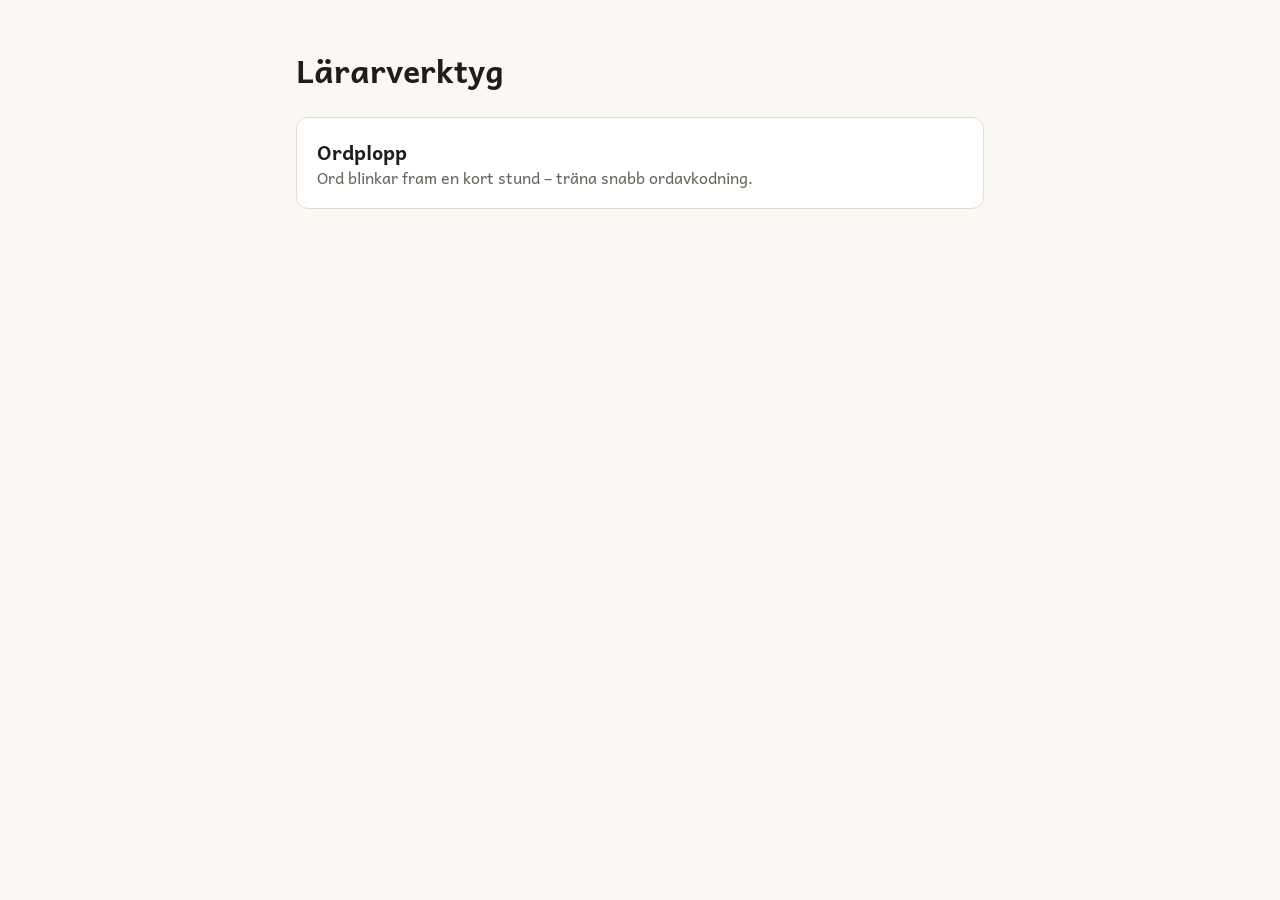
==== index.html @ 6b3e2766 "Add Ordplopp and tools landing page Co-Authored-By: Claude Opus 5.5 <noreply@anthropic.com>" ====
<!doctype html>
<html lang="sv">
<head>
  <meta charset="utf-8">
  <meta name="viewport" content="width=device-width, initial-scale=1">
  <title>Lärarverktyg</title>
  <link rel="preconnect" href="https://fonts.googleapis.com">
  <link rel="preconnect" href="https://fonts.gstatic.com" crossorigin>
  <link href="https://fonts.googleapis.com/css2?family=Andika:wght@400;700&display=swap" rel="stylesheet">
  <link rel="stylesheet" href="shared/theme.css">
  <style>
    main { max-width: 720px; margin: 0 auto; padding: 48px 16px; }
    h1 { font-size: 2rem; margin: 0 0 24px; }
    ul { list-style: none; margin: 0; padding: 0; display: grid; gap: 12px; }
    a.tool {
      display: block;
      padding: 20px;
      background: var(--surface);
      border: 1px solid var(--border);
      border-radius: var(--radius);
      color: inherit;
      text-decoration: none;
    }
    a.tool:hover { border-color: var(--accent); }
    a.tool strong { display: block; font-size: 1.25rem; }
    a.tool span { color: var(--muted); }
  </style>
</head>
<body>
  <main>
    <h1>Lärarverktyg</h1>
    <ul>
      <li>
        <a class="tool" href="ordplopp/">
          <strong>Ordplopp</strong>
          <span>Ord blinkar fram en kort stund – träna snabb ordavkodning.</span>
        </a>
      </li>
    </ul>
  </main>
</body>
</html>
---- shared/theme.css ----
:root {
  --bg: #fbf8f3;
  --surface: #ffffff;
  --surface-2: #f2ede4;
  --text: #1f1d1a;
  --muted: #6b655c;
  --border: #e3dccf;
  --accent: #2f6fd6;
  --accent-text: #ffffff;
  --radius: 12px;
  --font: "Andika", system-ui, -apple-system, "Segoe UI", sans-serif;
  color-scheme: light;
}

@media (prefers-color-scheme: dark) {
  :root {
    --bg: #17161a;
    --surface: #222127;
    --surface-2: #2c2a32;
    --text: #f3f1ec;
    --muted: #a39e95;
    --border: #3a3842;
    --accent: #6c9ef0;
    --accent-text: #0e1420;
    color-scheme: dark;
  }
}

* { box-sizing: border-box; }

html, body { margin: 0; height: 100%; }

body {
  background: var(--bg);
  color: var(--text);
  font-family: var(--font);
  font-size: 16px;
  line-height: 1.4;
}

button {
  font: inherit;
  color: inherit;
  cursor: pointer;
}

:focus-visible {
  outline: 3px solid var(--accent);
  outline-offset: 2px;
}
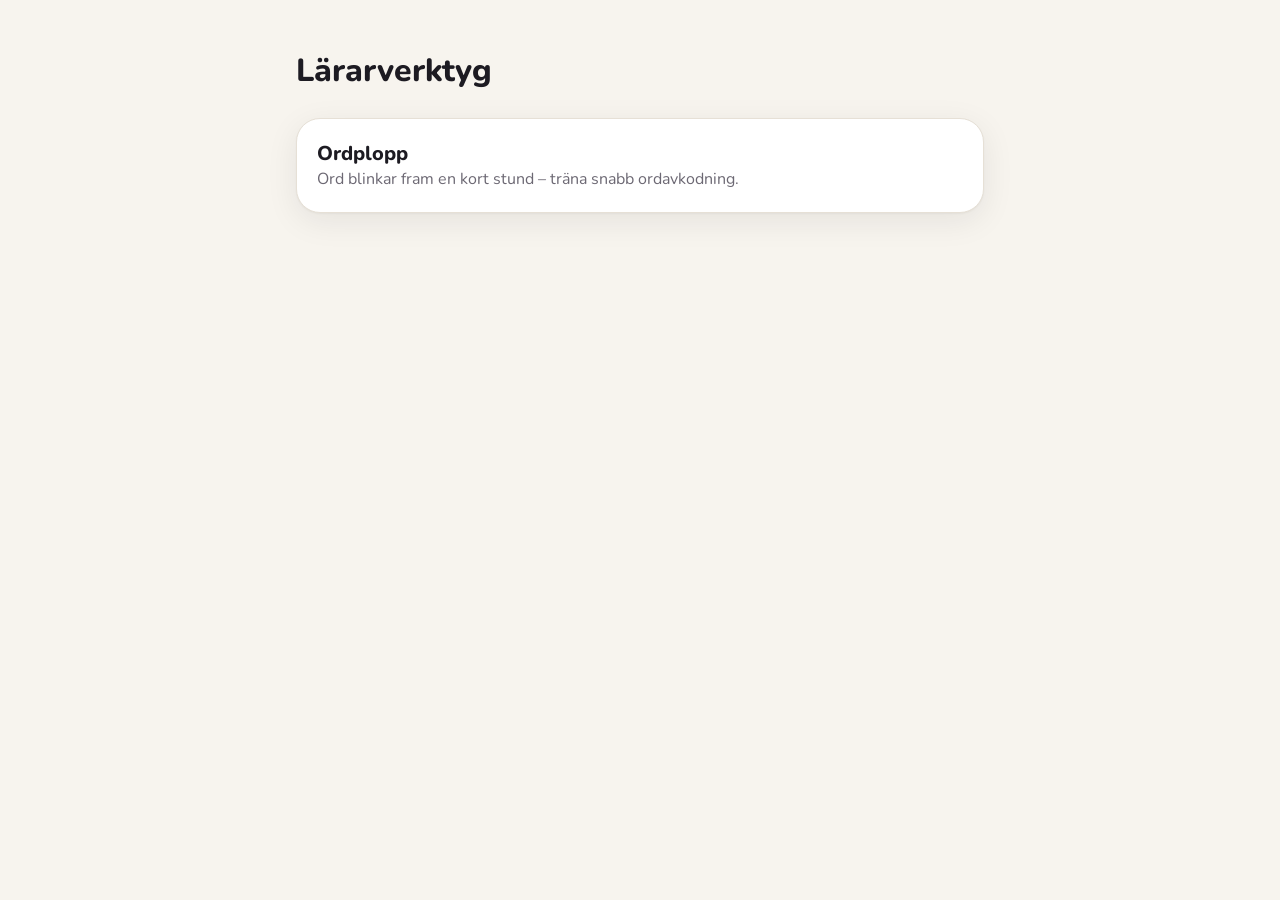
==== commit 22814c2d: "Redesign Ordplopp and revise word list Setup card with tempo presets and sliders, distraction-free s" ====
--- a/index.html
+++ b/index.html
@@ -6,23 +6,25 @@
   <title>Lärarverktyg</title>
   <link rel="preconnect" href="https://fonts.googleapis.com">
   <link rel="preconnect" href="https://fonts.gstatic.com" crossorigin>
-  <link href="https://fonts.googleapis.com/css2?family=Andika:wght@400;700&display=swap" rel="stylesheet">
+  <link href="https://fonts.googleapis.com/css2?family=Andika:wght@400;700&family=Nunito:wght@400;600;700;800&display=swap" rel="stylesheet">
   <link rel="stylesheet" href="shared/theme.css">
   <style>
     main { max-width: 720px; margin: 0 auto; padding: 48px 16px; }
-    h1 { font-size: 2rem; margin: 0 0 24px; }
+    h1 { font-size: 2rem; font-weight: 800; margin: 0 0 24px; }
     ul { list-style: none; margin: 0; padding: 0; display: grid; gap: 12px; }
     a.tool {
       display: block;
       padding: 20px;
       background: var(--surface);
       border: 1px solid var(--border);
-      border-radius: var(--radius);
+      border-radius: var(--radius-lg);
+      box-shadow: var(--shadow);
       color: inherit;
       text-decoration: none;
+      transition: border-color 0.15s, transform 0.15s;
     }
-    a.tool:hover { border-color: var(--accent); }
-    a.tool strong { display: block; font-size: 1.25rem; }
+    a.tool:hover { border-color: var(--accent); transform: translateY(-2px); }
+    a.tool strong { display: block; font-size: 1.25rem; font-weight: 800; }
     a.tool span { color: var(--muted); }
   </style>
 </head>
--- a/shared/theme.css
+++ b/shared/theme.css
@@ -1,27 +1,39 @@
 :root {
-  --bg: #fbf8f3;
+  --bg: #f7f4ee;
   --surface: #ffffff;
-  --surface-2: #f2ede4;
-  --text: #1f1d1a;
-  --muted: #6b655c;
-  --border: #e3dccf;
-  --accent: #2f6fd6;
+  --surface-2: #f0ece4;
+  --surface-3: #e6e0d5;
+  --raised: #ffffff;
+  --text: #1d1b22;
+  --muted: #6c6873;
+  --border: #e6e0d6;
+  --accent: #5b4cf0;
+  --accent-hover: #4b3ce0;
+  --accent-soft: #eceaff;
   --accent-text: #ffffff;
-  --radius: 12px;
-  --font: "Andika", system-ui, -apple-system, "Segoe UI", sans-serif;
+  --shadow: 0 1px 2px rgba(29, 27, 34, 0.04), 0 8px 32px rgba(29, 27, 34, 0.08);
+  --radius: 14px;
+  --radius-lg: 24px;
+  --font: "Nunito", system-ui, -apple-system, "Segoe UI", sans-serif;
+  --font-read: "Andika", "Nunito", system-ui, sans-serif;
   color-scheme: light;
 }
 
 @media (prefers-color-scheme: dark) {
-  :root {
-    --bg: #17161a;
-    --surface: #222127;
-    --surface-2: #2c2a32;
-    --text: #f3f1ec;
-    --muted: #a39e95;
-    --border: #3a3842;
-    --accent: #6c9ef0;
-    --accent-text: #0e1420;
+  :root:not([data-theme="light"]) {
+    --bg: #141317;
+    --surface: #1e1d23;
+    --surface-2: #28272e;
+    --surface-3: #34323b;
+    --raised: #3d3b45;
+    --text: #f4f2ee;
+    --muted: #a19ca8;
+    --border: #2f2d35;
+    --accent: #9d93ff;
+    --accent-hover: #b0a8ff;
+    --accent-soft: #2b2845;
+    --accent-text: #14112b;
+    --shadow: 0 1px 2px rgba(0, 0, 0, 0.3), 0 8px 32px rgba(0, 0, 0, 0.35);
     color-scheme: dark;
   }
 }
@@ -35,16 +47,30 @@
   color: var(--text);
   font-family: var(--font);
   font-size: 16px;
-  line-height: 1.4;
+  line-height: 1.45;
+  -webkit-font-smoothing: antialiased;
 }
 
 button {
   font: inherit;
   color: inherit;
   cursor: pointer;
+  -webkit-tap-highlight-color: transparent;
 }
 
 :focus-visible {
   outline: 3px solid var(--accent);
   outline-offset: 2px;
 }
+
+.logo {
+  display: inline-flex;
+  align-items: center;
+  gap: 10px;
+  font-weight: 800;
+  letter-spacing: -0.01em;
+  color: inherit;
+  text-decoration: none;
+}
+
+.logo svg { flex: none; }
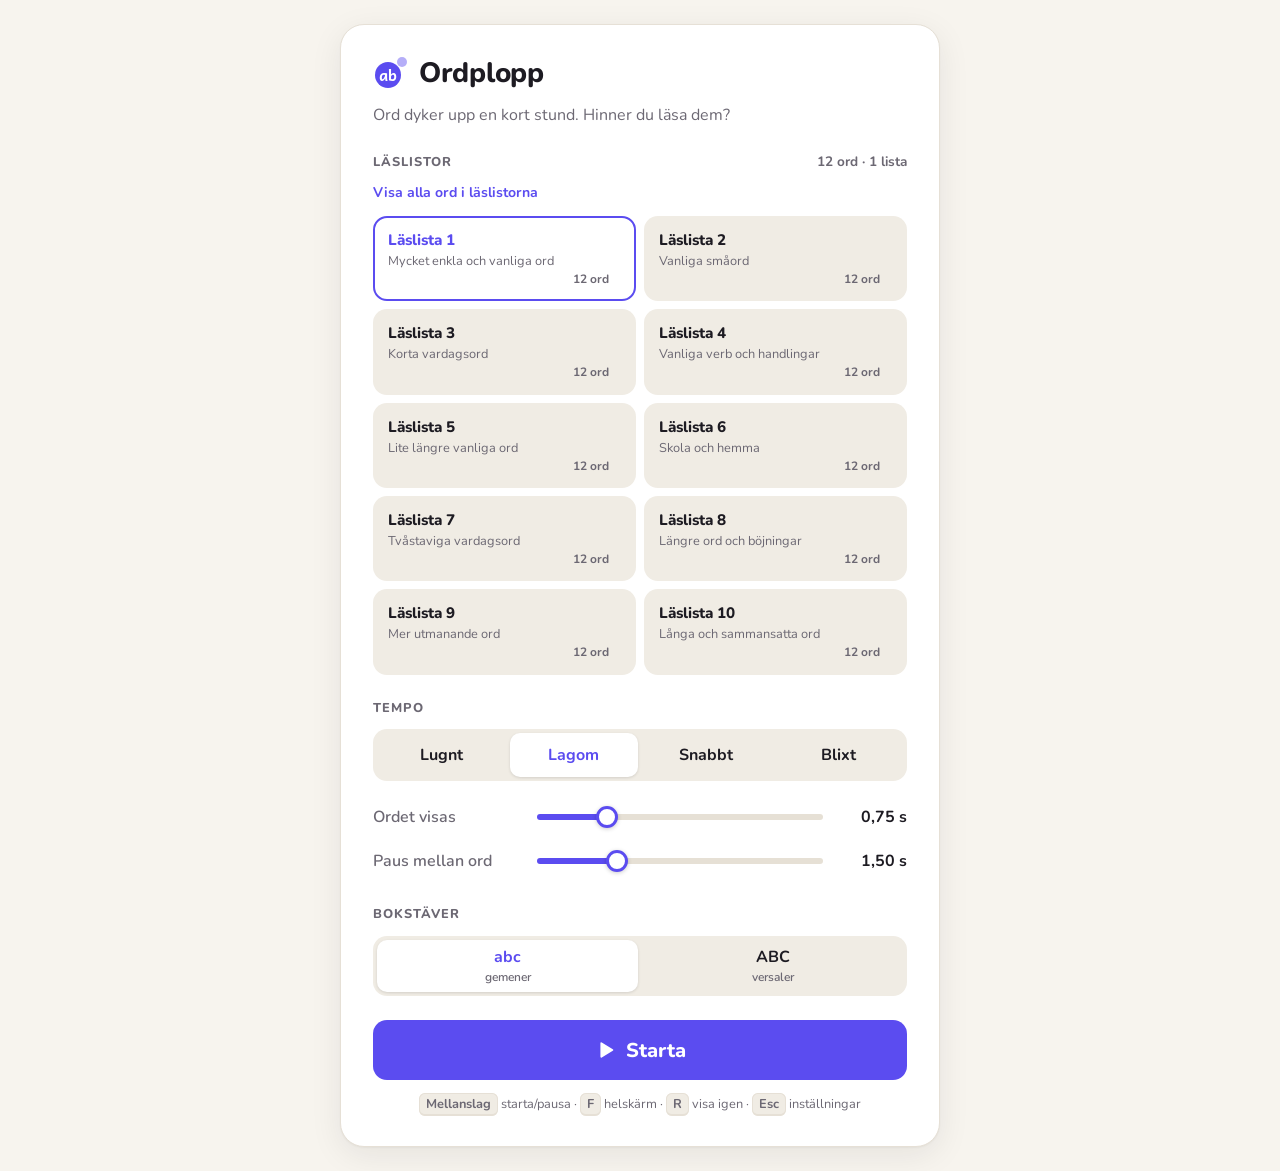
==== commit 446fc6fa: "Serve Ordplopp from site root Co-Authored-By: Claude Opus 5.5 <noreply@anthropic.com>" ====
--- a/index.html
+++ b/index.html
@@ -3,42 +3,118 @@
 <head>
   <meta charset="utf-8">
   <meta name="viewport" content="width=device-width, initial-scale=1">
-  <title>Lärarverktyg</title>
+  <title>Ordplopp</title>
   <link rel="preconnect" href="https://fonts.googleapis.com">
   <link rel="preconnect" href="https://fonts.gstatic.com" crossorigin>
   <link href="https://fonts.googleapis.com/css2?family=Andika:wght@400;700&family=Nunito:wght@400;600;700;800&display=swap" rel="stylesheet">
   <link rel="stylesheet" href="shared/theme.css">
-  <style>
-    main { max-width: 720px; margin: 0 auto; padding: 48px 16px; }
-    h1 { font-size: 2rem; font-weight: 800; margin: 0 0 24px; }
-    ul { list-style: none; margin: 0; padding: 0; display: grid; gap: 12px; }
-    a.tool {
-      display: block;
-      padding: 20px;
-      background: var(--surface);
-      border: 1px solid var(--border);
-      border-radius: var(--radius-lg);
-      box-shadow: var(--shadow);
-      color: inherit;
-      text-decoration: none;
-      transition: border-color 0.15s, transform 0.15s;
-    }
-    a.tool:hover { border-color: var(--accent); transform: translateY(-2px); }
-    a.tool strong { display: block; font-size: 1.25rem; font-weight: 800; }
-    a.tool span { color: var(--muted); }
-  </style>
+  <link rel="stylesheet" href="style.css">
 </head>
-<body>
-  <main>
-    <h1>Lärarverktyg</h1>
-    <ul>
-      <li>
-        <a class="tool" href="ordplopp/">
-          <strong>Ordplopp</strong>
-          <span>Ord blinkar fram en kort stund – träna snabb ordavkodning.</span>
+<body data-view="setup">
+
+  <!-- Setup -->
+  <main class="setup">
+    <section class="card" aria-labelledby="title">
+      <header class="card-header">
+        <a class="logo" href="./" id="title">
+          <svg width="36" height="36" viewBox="0 0 36 36" aria-hidden="true">
+            <circle cx="15" cy="20" r="13" fill="var(--accent)"/>
+            <circle cx="29" cy="7" r="5" fill="var(--accent)" opacity="0.45"/>
+            <text x="15" y="25.5" text-anchor="middle" font-family="Andika, sans-serif" font-weight="700" font-size="15" fill="var(--accent-text)">ab</text>
+          </svg>
+          <span>Ordplopp</span>
         </a>
-      </li>
-    </ul>
+        <p class="tagline">Ord dyker upp en kort stund. Hinner du läsa dem?</p>
+      </header>
+
+      <div class="field">
+        <div class="field-head">
+          <h2>Läslistor</h2>
+          <span id="wordCount" class="badge"></span>
+        </div>
+        <a class="list-overview-link" href="listor.html">Visa alla ord i läslistorna</a>
+        <div id="readingLists" class="reading-list-grid" role="group" aria-label="Välj en eller flera läslistor"></div>
+      </div>
+
+      <div class="field">
+        <div class="field-head">
+          <h2>Tempo</h2>
+        </div>
+        <div id="presets" class="segmented" role="group" aria-label="Tempo"></div>
+        <div class="sliders">
+          <label class="slider">
+            <span>Ordet visas</span>
+            <input id="visibleSlider" type="range" min="0.1" max="3" step="0.05">
+            <output id="visibleValue" for="visibleSlider"></output>
+          </label>
+          <label class="slider">
+            <span>Paus mellan ord</span>
+            <input id="betweenSlider" type="range" min="0.25" max="5" step="0.25">
+            <output id="betweenValue" for="betweenSlider"></output>
+          </label>
+        </div>
+      </div>
+
+      <div class="field">
+        <div class="field-head">
+          <h2>Bokstäver</h2>
+        </div>
+        <div class="segmented" role="group" aria-label="Bokstäver">
+          <button type="button" class="segment case" data-uppercase="false">abc <small>gemener</small></button>
+          <button type="button" class="segment case" data-uppercase="true">ABC <small>versaler</small></button>
+        </div>
+      </div>
+
+      <button id="startButton" type="button" class="start">
+        <svg viewBox="0 0 24 24" width="22" height="22" aria-hidden="true"><path d="M7 4.8v14.4a1 1 0 0 0 1.5.86l12-7.2a1 1 0 0 0 0-1.72l-12-7.2A1 1 0 0 0 7 4.8z" fill="currentColor"/></svg>
+        Starta
+      </button>
+
+      <p class="shortcuts">
+        <kbd>Mellanslag</kbd> starta/pausa · <kbd>F</kbd> helskärm · <kbd>R</kbd> visa igen · <kbd>Esc</kbd> inställningar
+      </p>
+    </section>
   </main>
+
+  <!-- Stage -->
+  <main class="stage" id="stage">
+    <div id="word" class="word"></div>
+    <div id="status" class="status"></div>
+
+    <div id="toast" class="toast" role="status" aria-live="polite"></div>
+
+    <nav class="dock" id="dock" aria-label="Kontroller">
+      <button id="settingsButton" type="button" class="dock-button" aria-label="Inställningar" title="Inställningar (Esc)">
+        <svg viewBox="0 0 24 24" width="22" height="22" aria-hidden="true" fill="none" stroke="currentColor" stroke-width="2" stroke-linecap="round"><path d="M4 7h10M18 7h2M4 17h4M12 17h8"/><circle cx="16" cy="7" r="2"/><circle cx="10" cy="17" r="2"/></svg>
+      </button>
+
+      <button id="repeatButton" type="button" class="dock-button" aria-label="Visa senaste ordet igen" title="Visa igen (R)">
+        <svg viewBox="0 0 24 24" width="22" height="22" aria-hidden="true" fill="none" stroke="currentColor" stroke-width="2" stroke-linecap="round" stroke-linejoin="round"><path d="M3 12a9 9 0 1 0 2.6-6.4L3 8"/><path d="M3 3v5h5"/></svg>
+      </button>
+
+      <button id="playButton" type="button" class="dock-play" aria-label="Pausa" title="Starta/pausa (Mellanslag)">
+        <svg class="icon-pause" viewBox="0 0 24 24" width="26" height="26" aria-hidden="true"><rect x="6" y="4.5" width="4" height="15" rx="1.2" fill="currentColor"/><rect x="14" y="4.5" width="4" height="15" rx="1.2" fill="currentColor"/></svg>
+        <svg class="icon-play" viewBox="0 0 24 24" width="26" height="26" aria-hidden="true"><path d="M7 4.8v14.4a1 1 0 0 0 1.5.86l12-7.2a1 1 0 0 0 0-1.72l-12-7.2A1 1 0 0 0 7 4.8z" fill="currentColor"/></svg>
+      </button>
+
+      <div class="dock-tempo" role="group" aria-label="Tid ordet visas">
+        <button id="slowerButton" type="button" class="dock-button small" aria-label="Visa ordet längre" title="Långsammare (−)">
+          <svg viewBox="0 0 24 24" width="18" height="18" aria-hidden="true" fill="none" stroke="currentColor" stroke-width="2.5" stroke-linecap="round"><path d="M5 12h14"/></svg>
+        </button>
+        <span id="dockTempo" class="dock-tempo-value"></span>
+        <button id="fasterButton" type="button" class="dock-button small" aria-label="Visa ordet kortare" title="Snabbare (+)">
+          <svg viewBox="0 0 24 24" width="18" height="18" aria-hidden="true" fill="none" stroke="currentColor" stroke-width="2.5" stroke-linecap="round"><path d="M5 12h14M12 5v14"/></svg>
+        </button>
+      </div>
+
+      <button id="fullscreenButton" type="button" class="dock-button" aria-label="Helskärm" title="Helskärm (F)">
+        <svg class="icon-expand" viewBox="0 0 24 24" width="22" height="22" aria-hidden="true" fill="none" stroke="currentColor" stroke-width="2" stroke-linecap="round" stroke-linejoin="round"><path d="M4 9V4h5M20 9V4h-5M4 15v5h5M20 15v5h-5"/></svg>
+        <svg class="icon-shrink" viewBox="0 0 24 24" width="22" height="22" aria-hidden="true" fill="none" stroke="currentColor" stroke-width="2" stroke-linecap="round" stroke-linejoin="round"><path d="M9 4v5H4M15 4v5h5M9 20v-5H4M15 20v-5h5"/></svg>
+      </button>
+    </nav>
+  </main>
+
+  <script src="words.js"></script>
+  <script src="app.js"></script>
 </body>
 </html>
--- a/style.css
+++ b/style.css
@@ -0,0 +1,450 @@
+body {
+  min-height: 100vh;
+  min-height: 100dvh;
+}
+
+body[data-view="setup"] .stage,
+body[data-view="stage"] .setup {
+  display: none;
+}
+
+/* ---------- Setup ---------- */
+
+.setup {
+  min-height: 100vh;
+  min-height: 100dvh;
+  display: grid;
+  place-items: center;
+  padding: 24px 16px;
+}
+
+.card {
+  width: 100%;
+  max-width: 600px;
+  padding: 28px 32px;
+  background: var(--surface);
+  border: 1px solid var(--border);
+  border-radius: var(--radius-lg);
+  box-shadow: var(--shadow);
+  display: grid;
+  grid-template-columns: minmax(0, 1fr);
+  gap: 24px;
+}
+
+.card-header .logo { font-size: 1.75rem; }
+
+.tagline {
+  margin: 6px 0 0;
+  color: var(--muted);
+}
+
+.field { display: grid; gap: 12px; }
+
+.field-head {
+  display: flex;
+  align-items: baseline;
+  justify-content: space-between;
+  gap: 12px;
+}
+
+.field h2 {
+  margin: 0;
+  font-size: 0.8rem;
+  font-weight: 800;
+  letter-spacing: 0.08em;
+  text-transform: uppercase;
+  color: var(--muted);
+}
+
+.badge {
+  font-size: 0.85rem;
+  font-weight: 700;
+  color: var(--muted);
+  font-variant-numeric: tabular-nums;
+}
+
+.badge.warn { color: #d64545; }
+
+.reading-list-grid {
+  display: grid;
+  grid-template-columns: repeat(2, minmax(0, 1fr));
+  gap: 8px;
+}
+
+.reading-list {
+  display: grid;
+  grid-template-columns: 1fr auto;
+  gap: 2px 12px;
+  min-height: 72px;
+  padding: 11px 13px;
+  border: 2px solid transparent;
+  border-radius: var(--radius);
+  background: var(--surface-2);
+  text-align: left;
+  transition: background 0.15s, border-color 0.15s, transform 0.1s;
+}
+
+.reading-list:hover { background: var(--surface-3); }
+.reading-list:active { transform: scale(0.98); }
+
+.reading-list strong {
+  font-size: 0.95rem;
+  font-weight: 800;
+}
+
+.reading-list span {
+  grid-column: 1 / -1;
+  color: var(--muted);
+  font-size: 0.8rem;
+  line-height: 1.25;
+}
+
+.reading-list small {
+  justify-self: end;
+  color: var(--muted);
+  font-size: 0.75rem;
+  font-weight: 700;
+}
+
+.reading-list[aria-pressed="true"] {
+  border-color: var(--accent);
+  background: var(--raised);
+  color: var(--accent);
+}
+
+.list-overview-link {
+  justify-self: start;
+  color: var(--accent);
+  font-size: 0.88rem;
+  font-weight: 700;
+  text-decoration: none;
+}
+
+.list-overview-link:hover { text-decoration: underline; }
+
+.segmented {
+  display: grid;
+  grid-auto-columns: 1fr;
+  grid-auto-flow: column;
+  gap: 4px;
+  padding: 4px;
+  background: var(--surface-2);
+  border-radius: var(--radius);
+}
+
+.segment {
+  min-height: 44px;
+  padding: 6px 8px;
+  border: none;
+  border-radius: 10px;
+  background: transparent;
+  font-weight: 700;
+  transition: background 0.15s, box-shadow 0.15s;
+}
+
+.segment small {
+  display: block;
+  font-size: 0.75rem;
+  font-weight: 600;
+  color: var(--muted);
+}
+
+.segment:hover { background: var(--surface-3); }
+
+.segment[aria-pressed="true"] {
+  background: var(--raised);
+  box-shadow: 0 1px 3px rgba(0, 0, 0, 0.12);
+  color: var(--accent);
+}
+
+.sliders {
+  display: grid;
+  gap: 4px;
+  margin-top: 4px;
+}
+
+.slider {
+  display: grid;
+  grid-template-columns: 9.5em 1fr 4.5em;
+  align-items: center;
+  gap: 12px;
+  min-height: 40px;
+  color: var(--muted);
+  font-weight: 600;
+}
+
+.slider output {
+  text-align: right;
+  color: var(--text);
+  font-weight: 700;
+  font-variant-numeric: tabular-nums;
+}
+
+input[type="range"] {
+  width: 100%;
+  height: 28px;
+  margin: 0;
+  background: transparent;
+  appearance: none;
+  -webkit-appearance: none;
+  cursor: pointer;
+}
+
+input[type="range"]::-webkit-slider-runnable-track {
+  height: 6px;
+  border-radius: 3px;
+  background: linear-gradient(to right, var(--accent) var(--fill, 50%), var(--surface-3) var(--fill, 50%));
+}
+
+input[type="range"]::-moz-range-track {
+  height: 6px;
+  border-radius: 3px;
+  background: var(--surface-3);
+}
+
+input[type="range"]::-moz-range-progress {
+  height: 6px;
+  border-radius: 3px;
+  background: var(--accent);
+}
+
+input[type="range"]::-webkit-slider-thumb {
+  -webkit-appearance: none;
+  width: 22px;
+  height: 22px;
+  margin-top: -8px;
+  border-radius: 50%;
+  background: var(--surface);
+  border: 3px solid var(--accent);
+  box-shadow: 0 1px 4px rgba(0, 0, 0, 0.2);
+}
+
+input[type="range"]::-moz-range-thumb {
+  width: 16px;
+  height: 16px;
+  border-radius: 50%;
+  background: var(--surface);
+  border: 3px solid var(--accent);
+}
+
+.start {
+  display: flex;
+  align-items: center;
+  justify-content: center;
+  gap: 10px;
+  min-height: 60px;
+  border: none;
+  border-radius: var(--radius);
+  background: var(--accent);
+  color: var(--accent-text);
+  font-size: 1.25rem;
+  font-weight: 800;
+  transition: background 0.15s, transform 0.1s;
+}
+
+.start:hover { background: var(--accent-hover); }
+.start:active { transform: scale(0.98); }
+
+.start:disabled {
+  opacity: 0.4;
+  cursor: not-allowed;
+}
+
+.shortcuts {
+  margin: -12px 0 0;
+  text-align: center;
+  font-size: 0.8rem;
+  color: var(--muted);
+  line-height: 2;
+}
+
+kbd {
+  font: inherit;
+  font-weight: 700;
+  padding: 1px 6px;
+  border: 1px solid var(--border);
+  border-bottom-width: 2px;
+  border-radius: 6px;
+  background: var(--surface-2);
+}
+
+@media (max-width: 560px) {
+  .card { padding: 24px 20px; gap: 24px; }
+  .reading-list-grid { grid-template-columns: 1fr; }
+  .slider { grid-template-columns: 1fr 4em; gap: 4px 12px; }
+  .slider span { grid-column: 1 / -1; }
+  .shortcuts { display: none; }
+}
+
+/* ---------- Stage ---------- */
+
+.stage {
+  position: fixed;
+  inset: 0;
+  display: grid;
+  place-items: center;
+  padding: 16px;
+  user-select: none;
+  -webkit-user-select: none;
+}
+
+.word {
+  font-family: var(--font-read);
+  font-size: min(17vw, 36vh);
+  font-weight: 700;
+  line-height: 1;
+  white-space: nowrap;
+}
+
+.word.countdown { color: var(--accent); }
+
+.word.plopp { animation: plopp 0.22s cubic-bezier(0.34, 1.56, 0.64, 1); }
+
+@keyframes plopp {
+  from { transform: scale(0.7); opacity: 0; }
+  to { transform: scale(1); opacity: 1; }
+}
+
+.status {
+  position: absolute;
+  top: 24px;
+  left: 50%;
+  transform: translateX(-50%);
+  padding: 6px 14px;
+  border-radius: 999px;
+  background: var(--surface-2);
+  color: var(--muted);
+  font-weight: 700;
+  font-size: 0.9rem;
+  opacity: 0;
+  transition: opacity 0.2s;
+  white-space: nowrap;
+}
+
+body.paused .status { opacity: 1; }
+
+.toast {
+  position: absolute;
+  bottom: 110px;
+  left: 50%;
+  transform: translate(-50%, 8px);
+  padding: 8px 16px;
+  border-radius: 999px;
+  background: var(--text);
+  color: var(--bg);
+  font-weight: 700;
+  opacity: 0;
+  pointer-events: none;
+  transition: opacity 0.2s, transform 0.2s;
+}
+
+.toast.show {
+  opacity: 1;
+  transform: translate(-50%, 0);
+}
+
+.dock {
+  position: absolute;
+  bottom: max(24px, env(safe-area-inset-bottom));
+  left: 50%;
+  transform: translateX(-50%);
+  display: flex;
+  align-items: center;
+  gap: 4px;
+  padding: 8px;
+  background: var(--surface);
+  border: 1px solid var(--border);
+  border-radius: 999px;
+  box-shadow: var(--shadow);
+  transition: opacity 0.3s, transform 0.3s;
+}
+
+body.idle .dock {
+  opacity: 0;
+  transform: translate(-50%, 16px);
+  pointer-events: none;
+}
+
+body.idle .stage { cursor: none; }
+
+.dock-button {
+  display: grid;
+  place-items: center;
+  width: 48px;
+  height: 48px;
+  border: none;
+  border-radius: 50%;
+  background: transparent;
+  color: var(--muted);
+  transition: background 0.15s, color 0.15s;
+}
+
+.dock-button:hover {
+  background: var(--surface-2);
+  color: var(--text);
+}
+
+.dock-button:disabled {
+  opacity: 0.35;
+  cursor: default;
+  background: transparent;
+}
+
+.dock-button.small {
+  width: 36px;
+  height: 36px;
+}
+
+.dock-play {
+  display: grid;
+  place-items: center;
+  width: 60px;
+  height: 60px;
+  margin: 0 4px;
+  border: none;
+  border-radius: 50%;
+  background: var(--accent);
+  color: var(--accent-text);
+  transition: background 0.15s, transform 0.1s;
+}
+
+.dock-play:hover { background: var(--accent-hover); }
+.dock-play:active { transform: scale(0.94); }
+
+.dock-play .icon-play,
+body.paused .dock-play .icon-pause,
+.icon-shrink,
+:fullscreen .icon-expand {
+  display: none;
+}
+
+body.paused .dock-play .icon-play,
+:fullscreen .icon-shrink {
+  display: block;
+}
+
+.dock-tempo {
+  display: flex;
+  align-items: center;
+  padding: 0 4px;
+  border-radius: 999px;
+  background: var(--surface-2);
+}
+
+.dock-tempo-value {
+  min-width: 4.2em;
+  text-align: center;
+  font-weight: 700;
+  font-size: 0.95rem;
+  font-variant-numeric: tabular-nums;
+}
+
+@media (max-width: 420px) {
+  .dock-button { width: 42px; height: 42px; }
+  .dock-tempo-value { min-width: 3.6em; font-size: 0.85rem; }
+}
+
+@media (prefers-reduced-motion: reduce) {
+  .word.plopp { animation: none; }
+  .dock, .toast { transition: none; }
+}
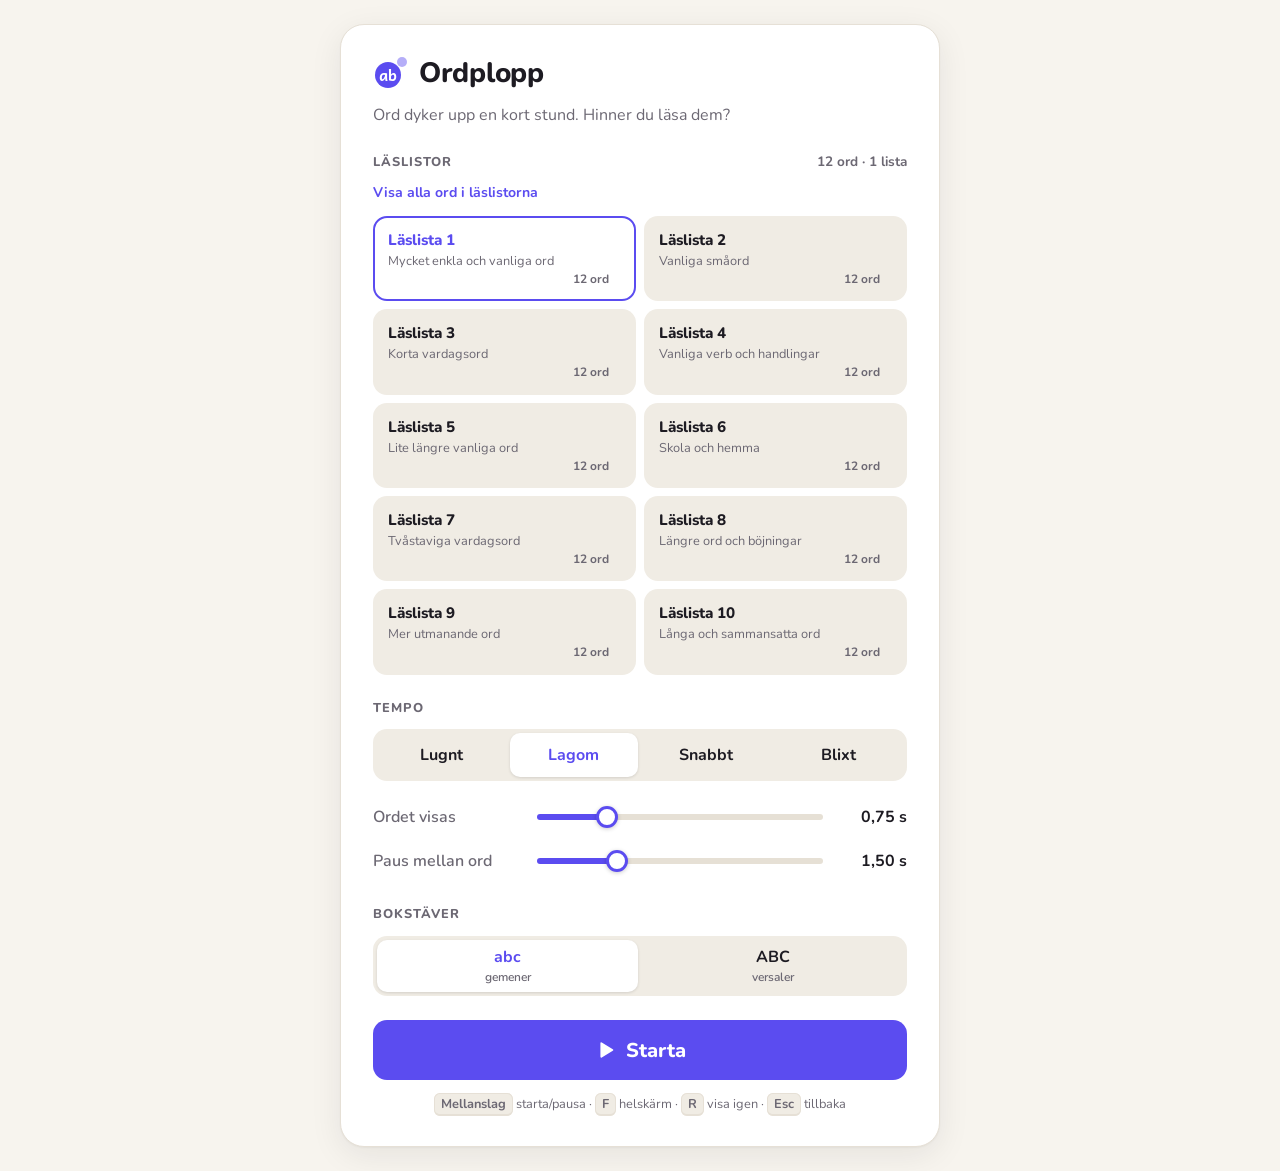
==== commit 440b108c: "Use home icon for leaving Ordplopp stage" ====
--- a/index.html
+++ b/index.html
@@ -71,7 +71,7 @@
       </button>
 
       <p class="shortcuts">
-        <kbd>Mellanslag</kbd> starta/pausa · <kbd>F</kbd> helskärm · <kbd>R</kbd> visa igen · <kbd>Esc</kbd> inställningar
+        <kbd>Mellanslag</kbd> starta/pausa · <kbd>F</kbd> helskärm · <kbd>R</kbd> visa igen · <kbd>Esc</kbd> tillbaka
       </p>
     </section>
   </main>
@@ -84,8 +84,8 @@
     <div id="toast" class="toast" role="status" aria-live="polite"></div>
 
     <nav class="dock" id="dock" aria-label="Kontroller">
-      <button id="settingsButton" type="button" class="dock-button" aria-label="Inställningar" title="Inställningar (Esc)">
-        <svg viewBox="0 0 24 24" width="22" height="22" aria-hidden="true" fill="none" stroke="currentColor" stroke-width="2" stroke-linecap="round"><path d="M4 7h10M18 7h2M4 17h4M12 17h8"/><circle cx="16" cy="7" r="2"/><circle cx="10" cy="17" r="2"/></svg>
+      <button id="settingsButton" type="button" class="dock-button" aria-label="Till startsidan" title="Till startsidan (Esc)">
+        <svg viewBox="0 0 24 24" width="22" height="22" aria-hidden="true" fill="none" stroke="currentColor" stroke-width="2" stroke-linecap="round" stroke-linejoin="round"><path d="M3 11.5 12 4l9 7.5"/><path d="M5.5 10v10h13V10"/><path d="M9.5 20v-6h5v6"/></svg>
       </button>
 
       <button id="repeatButton" type="button" class="dock-button" aria-label="Visa senaste ordet igen" title="Visa igen (R)">
